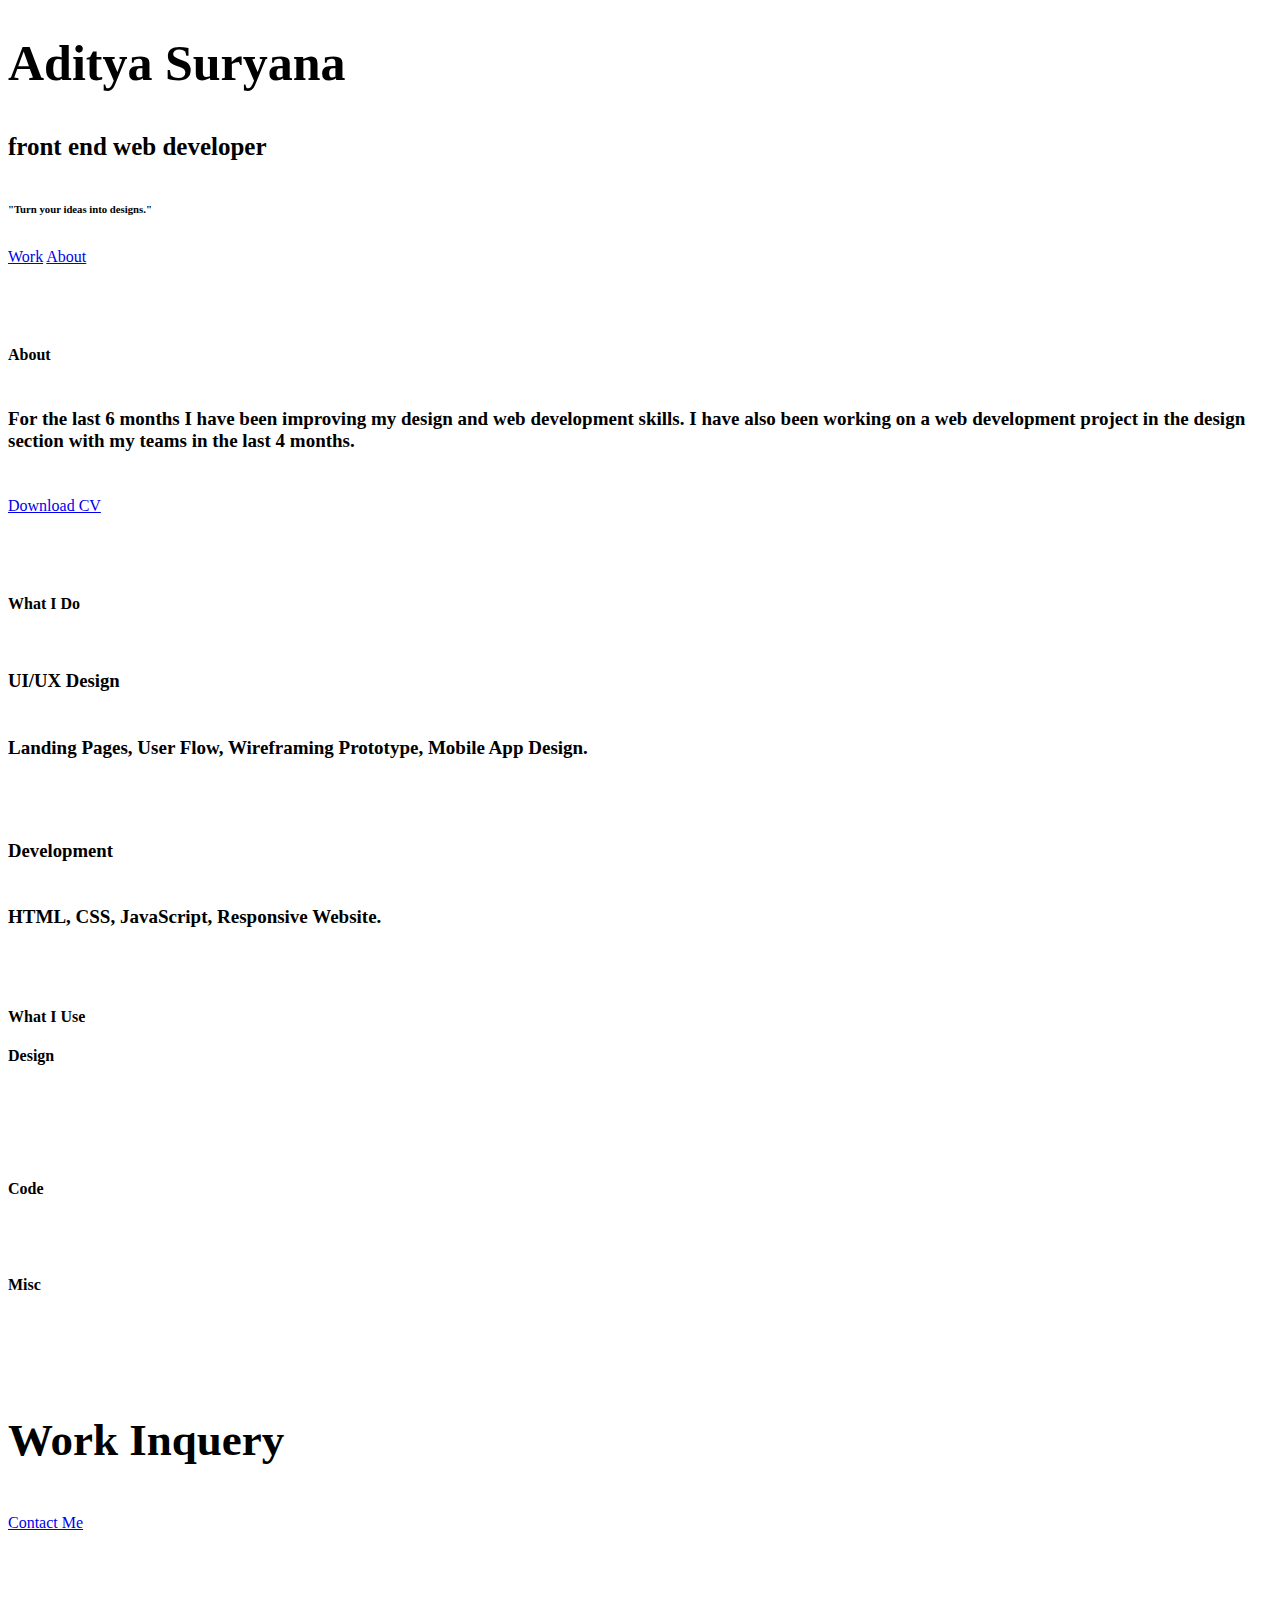
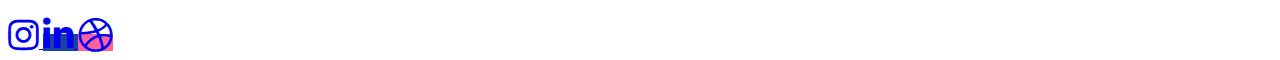
==== about.html @ ecdef4a4 "First Commit" ====
<!DOCTYPE html>
<html lang="en" dir="ltr">
  <head>
    <meta charset="utf-8">
    <title>Aditya Suryana</title>
    <link rel="stylesheet" href="https://use.fontawesome.com/releases/v5.15.1/css/all.css">
    <link rel="stylesheet" href="css/bootstrap.css">
  </head>
  <body class="bg-dark">
    <div class="content">
      <div class="container">

          <div class="card m-4 mb-0 bg-yellow border-0 rounded-3">
            <div class="row">
              <div class="col-lg-8 col-xs-12 p-5 justify-content-center">
                  <h1 style="font-size: 50px">Aditya Suryana</h1>
                  <h5 style="font-size: 25px" >front end web developer</h5>
                  <h6 class="quotes mt-4">"Turn your ideas into designs."</h6>
              </div>
              <div class="col-4">
                <img class="float-end d-sm-none d-md-block d-none d-sm-block d-md-none d-lg-block" style="max-width:250px; height: auto;" src="img/avatar/front-avatar.png" alt="">
              </div>
            </div>
          </div>

            <div class="row text-center">
              <div class="text-sm-center" style="margin-top: -10px">
                <div class="card bg-white py-4 px-5 rounded-3 border-0 d-inline" >
                  <a href="work.html" class="btn-dark m-3 py-c px-4 text-decoration-none rounded-2 shadow-sm">Work</a>
                  <a href="index.html" class="btn-dark m-3 py-c px-4 text-decoration-none rounded-2 shadow-sm active">About</a>
                </div>
              </div>
            </div>

            <div class="row">
              <h4 class="text-white text-center text-decoration-underline" style="margin-top: 80px;">About</h4>
              <div class="col-lg-2"></div>
              <div class="col-lg-8 mt-4">
                <h6 class="text-center text-white fw-normal lh-sm" style="font-size: 19px">For the last 6 months I have been improving my design and web development skills.
                I have also been working on a web development project in the design section with my
                teams in the last 4 months.</h6>
                <div class="text-center ">
                  <a href="#" class="btn bg-yellow mt-3 rounded-2">Download CV</a>
                </div>
              </div>
              <div class="col-lg-2"></div>
            </div>

            <div class="row">
              <h4 class="text-white text-center text-decoration-underline" style="margin-top: 80px;">What I Do</h4>
              <div class="col-lg-2"></div>
              <div class="col-lg-3 mt-4">
                <div class="card bg-gray p-4 rounded-left">
                  <div class="text-center">
                    <img src="img/logo/left.png" class="img-fluid" style="height: 96px"  alt="">
                  </div>
                  <h3 class="text-center mt-4">UI/UX Design</h3>
                  <h6 class="text-dark text-center fw-normal lh-sm" style="font-size: 19px">Landing Pages, User Flow, Wireframing Prototype, Mobile App Design.</h6>

                </div>
              </div>

              <div class="col-lg-2"></div>

              <div class="col-lg-3 mt-4">
                <div class="card bg-gray p-4 rounded-right">
                  <div class="text-center">
                    <img src="img/logo/right.png" class="img-fluid" style="height: 96px"  alt="">
                  </div>
                  <h3 class="text-center mt-4">Development</h3>
                  <h6 class="text-dark text-center fw-normal lh-sm" style="font-size: 19px">HTML, CSS, JavaScript, Responsive Website.</h6>

                </div>
              </div>
              <div class="col-lg-2"></div>
            </div>

            <div class="row">
              <h4 class="text-white text-center text-decoration-underline" style="margin-top: 80px;">What I Use</h4>
              <div class="col-lg-2"></div>
              <div class="col-lg-8 mt-4">
                <div class="card bg-gray rounded-3 p-4">
                  <div class="row row-cols-3 row-cols-lg-5 g-2 g-lg-3 align-items-center text-center">
                    <div class="col">
                      <h4>Design</h4>
                    </div>
                    <div class="col">
                      <img src="img/logo/xd.png" data-bs-toggle="tooltip" data-bs-placement="top" title="Adobe XD" style="height: 96px" class="img-fluid m-2" alt="">
                    </div>
                    <div class="col">
                      <img src="img/logo/figma.png" data-bs-toggle="tooltip" data-bs-placement="top" title="Figma" style="height: 96px" class="img-fluid m-2" alt="">
                    </div>
                    <div class="col">
                      <img src="img/logo/ps.png" data-bs-toggle="tooltip" data-bs-placement="top" title="Adobe Photoshop" style="height: 96px" class="img-fluid m-2" alt="">
                    </div>
                    <div class="col">
                      <img src="img/logo/balsamiq.png" data-bs-toggle="tooltip" data-bs-placement="top" title="Balsamiq" style="height: 96px" class="img-fluid m-2" alt="">
                    </div>
                  </div>
                </div>

                <div class="card bg-gray rounded-3 p-4 mt-3">
                  <div class="row row-cols-3 row-cols-lg-5 g-2 g-lg-3 align-items-center text-center">
                    <div class="col">
                      <h4>Code</h4>
                    </div>
                    <div class="col">
                      <img src="img/logo/atom.png" data-bs-toggle="tooltip" data-bs-placement="top" title="Atom" style="height: 96px" class="img-fluid m-2" alt="">
                    </div>
                    <div class="col">
                      <img src="img/logo/chrome.png" data-bs-toggle="tooltip" data-bs-placement="top" title="Chrome" style="height: 96px" class="img-fluid m-2" alt="">
                    </div>
                  </div>
                </div>

                <div class="card bg-gray rounded-3 p-4 mt-3">
                  <div class="row row-cols-3 row-cols-lg-5 g-2 g-lg-3 align-items-center text-center">
                    <div class="col">
                      <h4>Misc</h4>
                    </div>
                    <div class="col">
                      <img src="img/logo/spotify.png" data-bs-toggle="tooltip" data-bs-placement="top" title="Spotify" style="height: 96px" class="img-fluid m-2" alt="">
                    </div>
                  </div>
                </div>

              </div>
              <div class="col-lg-2"></div>
            </div>

            <div class="card bg-yellow rounded-3 p-4" style="margin-top: 80px">
              <div class="row align-items-center px-5">
                <div class="col-lg-3 col-xs-12 justify-content-center">
                    <h1 style="font-size: 45px" class="">Work Inquery</h1>
                </div>
                <div class="col-2" style="">
                  <img class="float-end d-sm-none d-md-none d-md-block d-none d-sm-block d-md-none d-lg-block ml-3" style="max-width:250px; height: auto; margin-bottom: -78px" src="img/avatar/contact-avatar.png" alt="">
                </div>
                <div class="col-5"></div>
                <div class="col-lg-2 col-xs-12">
                  <a href="#" class="btn-ct px-4 py-3 text-center float-end">Contact Me</a>
                </div>
            </div>

      </div>
    </div>

    <footer class="text-center m-5 mb-4 text-lg-start" style="margin-top: 80px !important">
      <div>
        <a href="https://www.instagram.com/_adityasuryana/" target="_blank" rel="noopener noreferrer" class="btn logo shadow " style="background-color: white; "><i class="fab fa-instagram" style="font-size: 35px; padding-top: 5px"></i> </a>
        <a href="https://www.linkedin.com/in/adityasuryana/" target="_blank" rel="noopener noreferrer" class="btn logo text-white shadow" style="background-color: #1D41A5"><i class="fab fa-linkedin-in" style="font-size: 35px; padding-top: 5px"></i> </a>
        <a href="#" class="btn logo text-white shadow" style="background-color: #FE629E"><i class="fab fa-dribbble" style="font-size: 35px; padding-top: 5px"></i> </a>
      </div>
    </footer>

    <script src="js/bootstrap.bundle.js"></script>
    <script>

    var tooltipTriggerList = [].slice.call(document.querySelectorAll('[data-bs-toggle="tooltip"]'))
    var tooltipList = tooltipTriggerList.map(function (tooltipTriggerEl) {
      return new bootstrap.Tooltip(tooltipTriggerEl)
    })

	</script>

  </body>
</html>
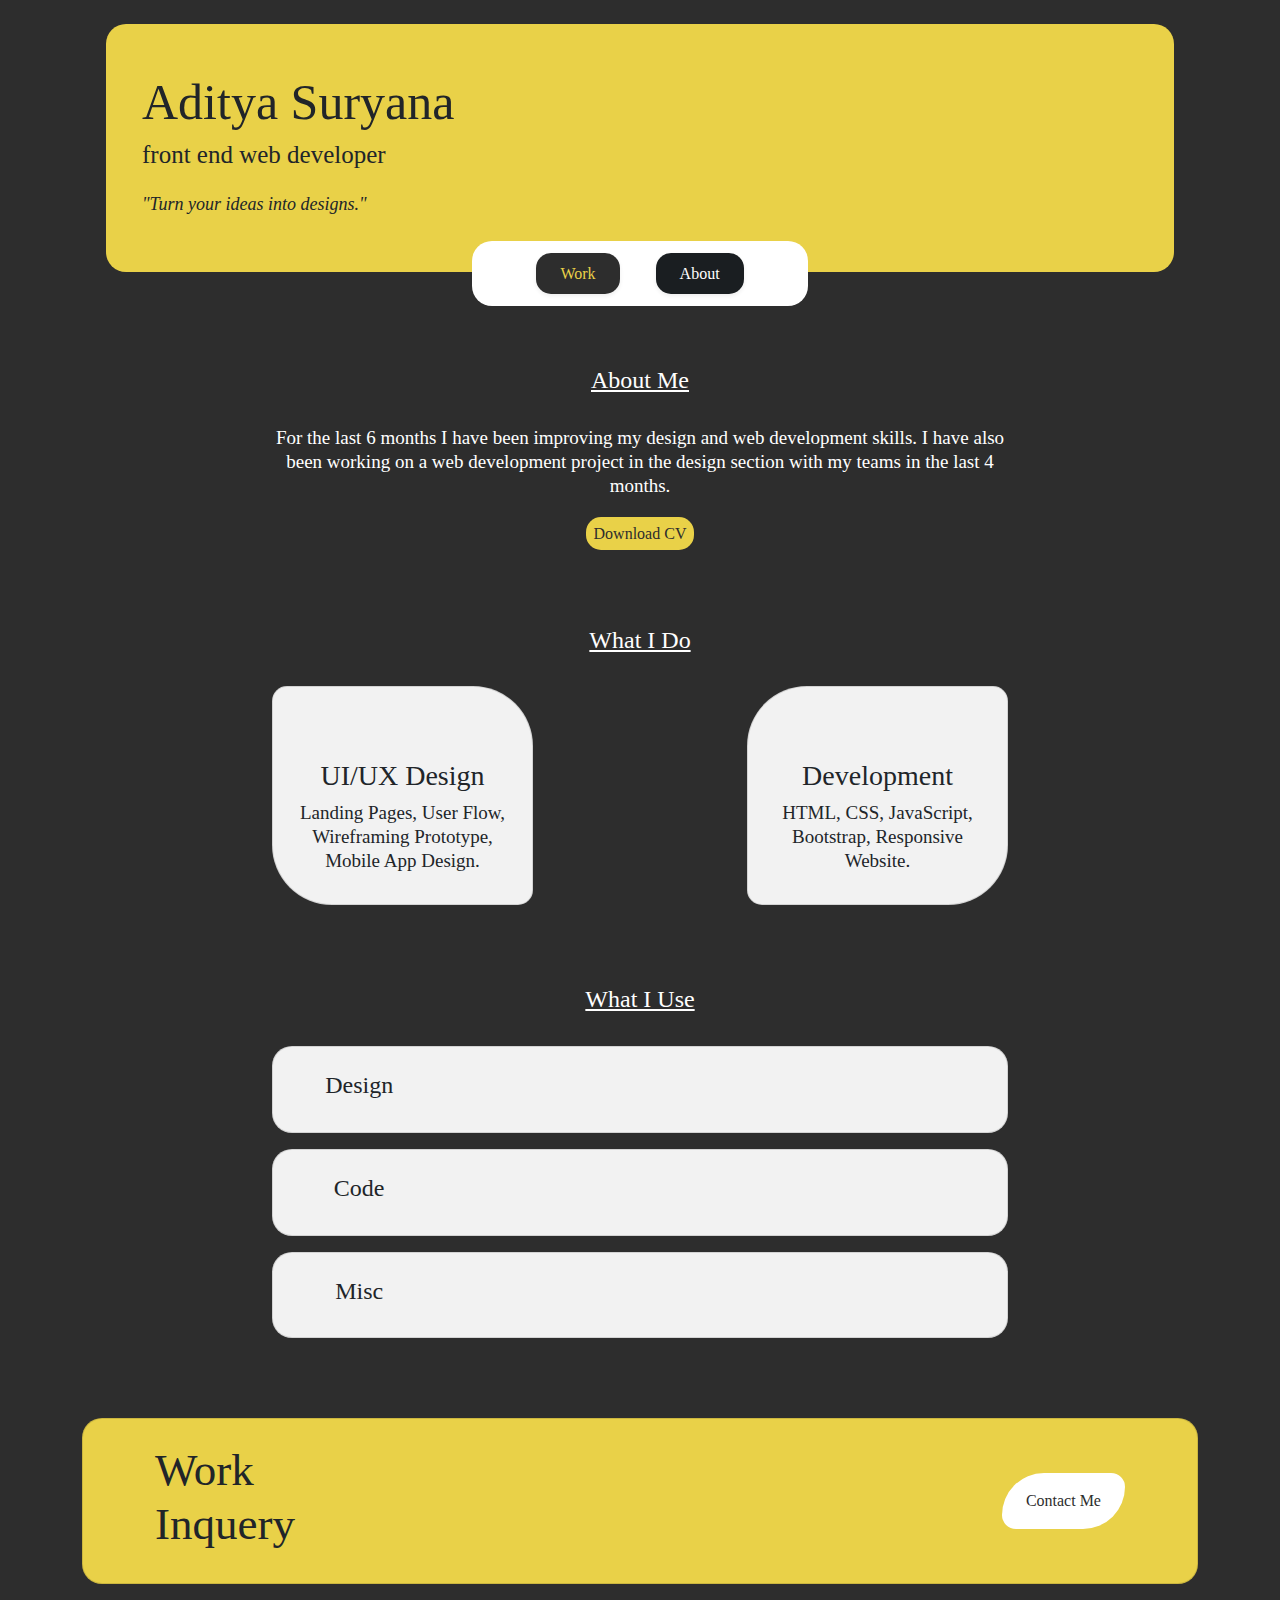
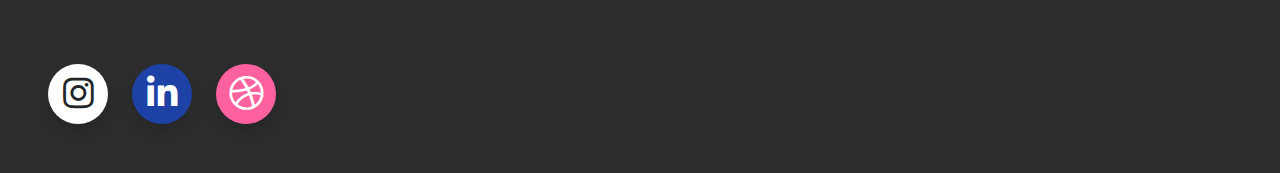
==== commit 9094da4e: "Adding mailto and download features also changing a little animations" ====
--- a/about.html
+++ b/about.html
@@ -5,6 +5,7 @@
     <title>Aditya Suryana</title>
     <link rel="stylesheet" href="https://use.fontawesome.com/releases/v5.15.1/css/all.css">
     <link rel="stylesheet" href="css/bootstrap.css">
+    <link rel="stylesheet" href="https://cdnjs.cloudflare.com/ajax/libs/animate.css/4.1.1/animate.min.css">
   </head>
   <body class="bg-dark">
     <div class="content">
@@ -14,7 +15,7 @@
             <div class="row">
               <div class="col-lg-8 col-xs-12 p-5 justify-content-center">
                   <h1 style="font-size: 50px">Aditya Suryana</h1>
-                  <h5 style="font-size: 25px" >front end web developer</h5>
+                  <h5 style="font-size: 25px">front end web developer</h5>
                   <h6 class="quotes mt-4">"Turn your ideas into designs."</h6>
               </div>
               <div class="col-4">
@@ -27,30 +28,30 @@
               <div class="text-sm-center" style="margin-top: -10px">
                 <div class="card bg-white py-4 px-5 rounded-3 border-0 d-inline" >
                   <a href="work.html" class="btn-dark m-3 py-c px-4 text-decoration-none rounded-2 shadow-sm">Work</a>
-                  <a href="index.html" class="btn-dark m-3 py-c px-4 text-decoration-none rounded-2 shadow-sm active">About</a>
+                  <a href="about.html" class="btn-dark m-3 py-c px-4 text-decoration-none rounded-2 shadow-sm active">About</a>
                 </div>
               </div>
             </div>
 
             <div class="row">
-              <h4 class="text-white text-center text-decoration-underline" style="margin-top: 80px;">About</h4>
+              <h4 class="text-white text-center text-decoration-underline animate__animated animate__fadeInDown animate__slow" style="margin-top: 80px;">About Me</h4>
               <div class="col-lg-2"></div>
               <div class="col-lg-8 mt-4">
-                <h6 class="text-center text-white fw-normal lh-sm" style="font-size: 19px">For the last 6 months I have been improving my design and web development skills.
+                <h6 class="text-center text-white fw-normal lh-sm animate__animated animate__fadeIn animate__slow animate__delay-1s" style="font-size: 19px">For the last 6 months I have been improving my design and web development skills.
                 I have also been working on a web development project in the design section with my
                 teams in the last 4 months.</h6>
-                <div class="text-center ">
-                  <a href="#" class="btn bg-yellow mt-3 rounded-2">Download CV</a>
+                <div class="text-center mt-4">
+                  <a href="download/CV_ADITYA SURYANA.pdf" download target="_blank" rel="noopener noreferrer" class="btn-dl p-2 rounded-2 animate__animated animate__fadeIn animate__slow animate__delay-1s">Download CV</a>
                 </div>
               </div>
               <div class="col-lg-2"></div>
             </div>
 
             <div class="row">
-              <h4 class="text-white text-center text-decoration-underline" style="margin-top: 80px;">What I Do</h4>
+              <h4 class="text-white text-center text-decoration-underline animate__animated animate__fadeInDown animate__slow animate__delay-2s" style="margin-top: 80px;">What I Do</h4>
               <div class="col-lg-2"></div>
               <div class="col-lg-3 mt-4">
-                <div class="card bg-gray p-4 rounded-left">
+                <div class="card bg-gray p-4 rounded-left animate__animated animate__fadeIn animate__slow animate__delay-3s">
                   <div class="text-center">
                     <img src="img/logo/left.png" class="img-fluid" style="height: 96px"  alt="">
                   </div>
@@ -62,13 +63,13 @@
 
               <div class="col-lg-2"></div>
 
-              <div class="col-lg-3 mt-4">
-                <div class="card bg-gray p-4 rounded-right">
+              <div class="col-lg-3 mt-4 animate__animated animate__fadeIn animate__slow animate__delay-3s">
+                <div class="card bg-gray p-4 rounded-right ">
                   <div class="text-center">
                     <img src="img/logo/right.png" class="img-fluid" style="height: 96px"  alt="">
                   </div>
                   <h3 class="text-center mt-4">Development</h3>
-                  <h6 class="text-dark text-center fw-normal lh-sm" style="font-size: 19px">HTML, CSS, JavaScript, Responsive Website.</h6>
+                  <h6 class="text-dark text-center fw-normal lh-sm" style="font-size: 19px">HTML, CSS, JavaScript, Bootstrap, Responsive Website.</h6>
 
                 </div>
               </div>
@@ -76,10 +77,10 @@
             </div>
 
             <div class="row">
-              <h4 class="text-white text-center text-decoration-underline" style="margin-top: 80px;">What I Use</h4>
+              <h4 class="text-white text-center text-decoration-underline animate__animated animate__fadeInDown animate__slow animate__delay-4s" style="margin-top: 80px;">What I Use</h4>
               <div class="col-lg-2"></div>
               <div class="col-lg-8 mt-4">
-                <div class="card bg-gray rounded-3 p-4">
+                <div class="card bg-gray rounded-3 p-4 animate__animated animate__fadeIn animate__delay-5s">
                   <div class="row row-cols-3 row-cols-lg-5 g-2 g-lg-3 align-items-center text-center">
                     <div class="col">
                       <h4>Design</h4>
@@ -99,7 +100,7 @@
                   </div>
                 </div>
 
-                <div class="card bg-gray rounded-3 p-4 mt-3">
+                <div class="card bg-gray rounded-3 p-4 mt-3 animate__animated animate__fadeIn animate__slow animate__delay-5s">
                   <div class="row row-cols-3 row-cols-lg-5 g-2 g-lg-3 align-items-center text-center">
                     <div class="col">
                       <h4>Code</h4>
@@ -113,7 +114,7 @@
                   </div>
                 </div>
 
-                <div class="card bg-gray rounded-3 p-4 mt-3">
+                <div class="card bg-gray rounded-3 p-4 mt-3 animate__animated animate__fadeIn animate__slower animate__delay-5s">
                   <div class="row row-cols-3 row-cols-lg-5 g-2 g-lg-3 align-items-center text-center">
                     <div class="col">
                       <h4>Misc</h4>
@@ -128,7 +129,7 @@
               <div class="col-lg-2"></div>
             </div>
 
-            <div class="card bg-yellow rounded-3 p-4" style="margin-top: 80px">
+            <div class="card bg-yellow rounded-3 p-4 animate__animated animate__fadeInDown animate__slower" style="margin-top: 80px; animation-delay: 6s;">
               <div class="row align-items-center px-5">
                 <div class="col-lg-3 col-xs-12 justify-content-center">
                     <h1 style="font-size: 45px" class="">Work Inquery</h1>
@@ -138,14 +139,14 @@
                 </div>
                 <div class="col-5"></div>
                 <div class="col-lg-2 col-xs-12">
-                  <a href="#" class="btn-ct px-4 py-3 text-center float-end">Contact Me</a>
+                  <a href="mailto:arbeitaditya@gmail.com" class="btn-ct px-4 py-3 text-center float-end">Contact Me</a>
                 </div>
             </div>
 
       </div>
     </div>
 
-    <footer class="text-center m-5 mb-4 text-lg-start" style="margin-top: 80px !important">
+    <footer class="text-center m-5 mb-4 text-lg-start" style="margin-top: 80px !important; margin-bottom: 49px !important">
       <div>
         <a href="https://www.instagram.com/_adityasuryana/" target="_blank" rel="noopener noreferrer" class="btn logo shadow " style="background-color: white; "><i class="fab fa-instagram" style="font-size: 35px; padding-top: 5px"></i> </a>
         <a href="https://www.linkedin.com/in/adityasuryana/" target="_blank" rel="noopener noreferrer" class="btn logo text-white shadow" style="background-color: #1D41A5"><i class="fab fa-linkedin-in" style="font-size: 35px; padding-top: 5px"></i> </a>
